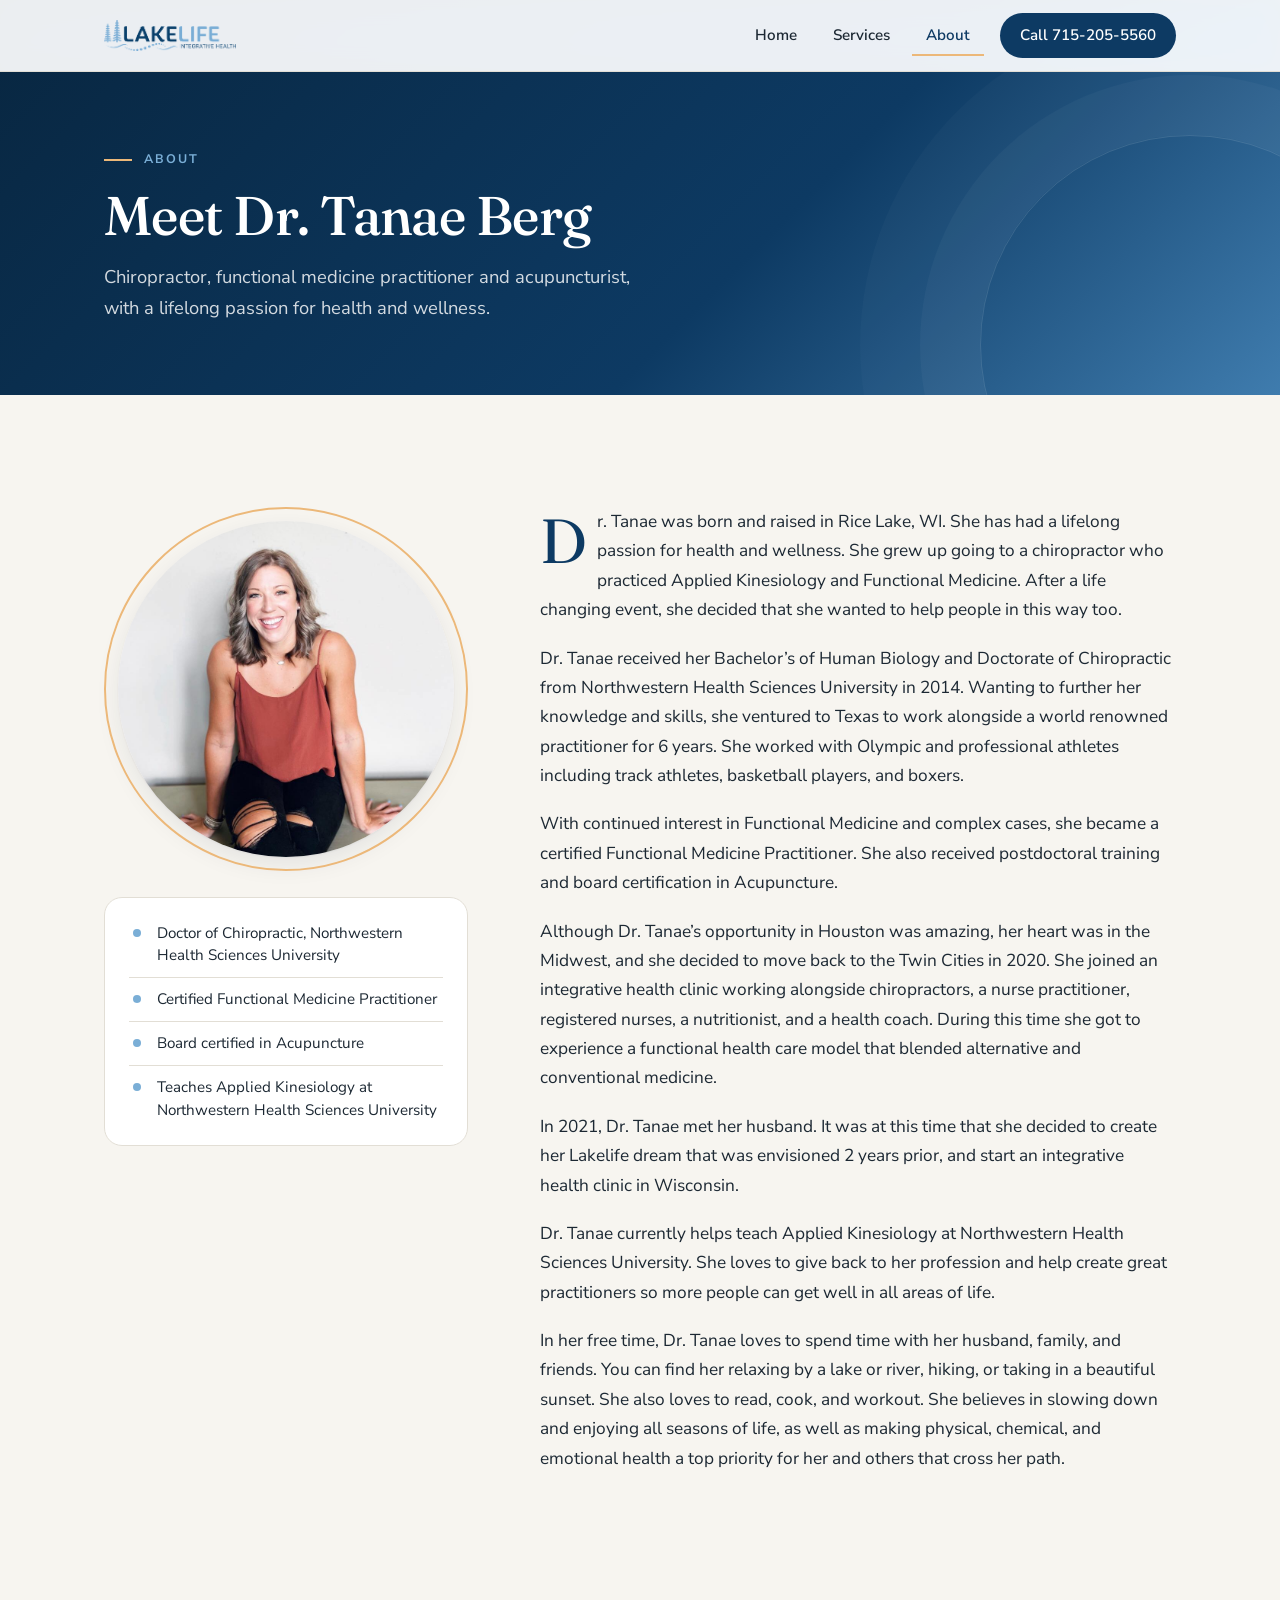
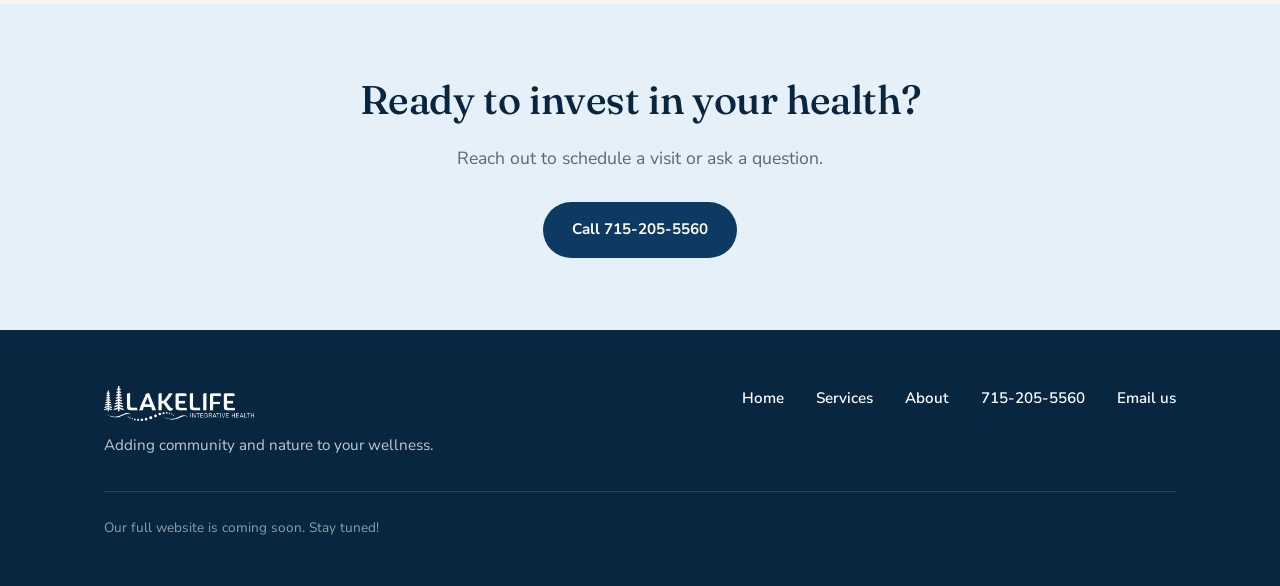
==== about.html @ e23b2ae5 "Redesign site with separate Services and About pages and a map - Split Services and About into their" ====
<!DOCTYPE html>
<html lang="en">

<head>
    <meta charset="UTF-8" />
    <meta name="viewport" content="width=device-width, initial-scale=1.0" />
    <title>About Dr. Tanae Berg | Lakelife Integrative Health</title>
    <meta name="description" content="Meet Dr. Tanae Berg, chiropractor, functional medicine practitioner and acupuncturist." />
    <meta name="theme-color" content="#082640" />
    <link rel="icon" type="image/png" href="/images/icons8-lake-32.png" />
    <link rel="preconnect" href="https://fonts.googleapis.com" />
    <link rel="preconnect" href="https://fonts.gstatic.com" crossorigin />
    <link href="https://fonts.googleapis.com/css2?family=Fraunces:ital,opsz,wght@0,9..144,400;0,9..144,500;1,9..144,400&family=Nunito+Sans:opsz,wght@6..12,400;6..12,600;6..12,700&display=swap" rel="stylesheet" />
    <link rel="stylesheet" href="styles.css" />
    <script>document.documentElement.classList.add("js");</script>
</head>

<body>
    <header class="site-nav">
        <div class="container">
            <a class="brand" href="index.html" aria-label="Lakelife home">
                <img class="logo-color" src="images/logo.png" alt="Lakelife Integrative Health" width="1148" height="273" />
                <img class="logo-white" src="images/logo-white.png" alt="Lakelife Integrative Health" width="969" height="231" />
            </a>
            <button class="nav-toggle" type="button" aria-label="Menu" aria-expanded="false" aria-controls="nav-links">
                <svg width="26" height="26" viewBox="0 0 24 24" fill="none" stroke="currentColor" stroke-width="2" stroke-linecap="round" aria-hidden="true">
                    <path d="M4 7h16M4 12h16M4 17h16" />
                </svg>
            </button>
            <ul class="nav-links" id="nav-links">
                <li><a href="index.html">Home</a></li>
                <li><a href="services.html">Services</a></li>
                <li><a href="about.html" aria-current="page">About</a></li>
                <li><a class="nav-cta" href="tel:715-205-5560">Call 715-205-5560</a></li>
            </ul>
        </div>
    </header>

    <main>
        <section class="page-header">
            <div class="container">
                <span class="eyebrow">About</span>
                <h1>Meet Dr. Tanae Berg</h1>
                <p>Chiropractor, functional medicine practitioner and acupuncturist, with a lifelong passion for health and wellness.</p>
            </div>
        </section>

        <section class="section">
            <div class="container about-layout">
                <aside class="about-aside reveal">
                    <div class="portrait">
                        <img src="images/headshot.jpg" alt="Dr. Tanae Berg" width="882" height="882" />
                    </div>
                    <ul class="credentials">
                        <li>Doctor of Chiropractic, Northwestern Health Sciences University</li>
                        <li>Certified Functional Medicine Practitioner</li>
                        <li>Board certified in Acupuncture</li>
                        <li>Teaches Applied Kinesiology at Northwestern Health Sciences University</li>
                    </ul>
                </aside>
                <div class="bio reveal">
                    <p>Dr. Tanae was born and raised in Rice Lake, WI. She has had a lifelong passion for health and wellness. She grew up going to a chiropractor who practiced Applied Kinesiology and Functional Medicine. After a life changing event, she decided that she wanted to help people in this way too.</p>
                    <p>Dr. Tanae received her Bachelor’s of Human Biology and Doctorate of Chiropractic from Northwestern Health Sciences University in 2014. Wanting to further her knowledge and skills, she ventured to Texas to work alongside a world renowned practitioner for 6 years. She worked with Olympic and professional athletes including track athletes, basketball players, and boxers.</p>
                    <p>With continued interest in Functional Medicine and complex cases, she became a certified Functional Medicine Practitioner. She also received postdoctoral training and board certification in Acupuncture.</p>
                    <p>Although Dr. Tanae’s opportunity in Houston was amazing, her heart was in the Midwest, and she decided to move back to the Twin Cities in 2020. She joined an integrative health clinic working alongside chiropractors, a nurse practitioner, registered nurses, a nutritionist, and a health coach. During this time she got to experience a functional health care model that blended alternative and conventional medicine.</p>
                    <p>In 2021, Dr. Tanae met her husband. It was at this time that she decided to create her Lakelife dream that was envisioned 2 years prior, and start an integrative health clinic in Wisconsin.</p>
                    <p>Dr. Tanae currently helps teach Applied Kinesiology at Northwestern Health Sciences University. She loves to give back to her profession and help create great practitioners so more people can get well in all areas of life.</p>
                    <p>In her free time, Dr. Tanae loves to spend time with her husband, family, and friends. You can find her relaxing by a lake or river, hiking, or taking in a beautiful sunset. She also loves to read, cook, and workout. She believes in slowing down and enjoying all seasons of life, as well as making physical, chemical, and emotional health a top priority for her and others that cross her path.</p>
                </div>
            </div>
        </section>

    <section class="cta-band">
        <div class="container reveal">
            <h2>Ready to invest in your health?</h2>
            <p>Reach out to schedule a visit or ask a question.</p>
            <a class="btn btn--primary" href="tel:715-205-5560">Call 715-205-5560</a>
        </div>
    </section>
    </main>

    <footer class="site-footer">
        <div class="container">
            <div class="footer-top">
                <div>
                    <img class="footer-logo" src="images/logo-white.png" alt="Lakelife Integrative Health" width="969" height="231" loading="lazy" />
                    <p class="footer-tagline">Adding community and nature to your wellness.</p>
                </div>
                <ul class="footer-links">
                    <li><a href="index.html">Home</a></li>
                    <li><a href="services.html">Services</a></li>
                    <li><a href="about.html">About</a></li>
                    <li><a href="tel:715-205-5560">715-205-5560</a></li>
                    <li><a href="mailto:doctortanae@gmail.com">Email us</a></li>
                </ul>
            </div>
            <p class="footer-bottom">Our full website is coming soon. Stay tuned!</p>
        </div>
    </footer>

    <script src="main.js"></script>
</body>

</html>
---- styles.css ----
/* ---------- Tokens ---------- */
:root {
  --navy: #0d3a63;
  --navy-deep: #082640;
  --lake: #7aaed6;
  --lake-soft: #e6f0f8;
  --sand: #ecb879;
  --paper: #f7f5f0;
  --white: #ffffff;
  --ink: #1c2833;
  --muted: #5a6875;
  --line: #e2ded5;

  --serif: "Fraunces", Georgia, serif;
  --sans: "Nunito Sans", system-ui, -apple-system, sans-serif;

  --radius: 18px;
  --shadow: 0 1px 2px rgba(8, 38, 64, 0.06), 0 8px 24px rgba(8, 38, 64, 0.08);
  --max: 1120px;
  --nav-h: 72px;
}

/* ---------- Base ---------- */
*,
*::before,
*::after {
  box-sizing: border-box;
}

html {
  scroll-behavior: smooth;
}

body {
  margin: 0;
  font-family: var(--sans);
  font-size: 17px;
  line-height: 1.7;
  color: var(--ink);
  background: var(--paper);
  -webkit-font-smoothing: antialiased;
  display: flex;
  flex-direction: column;
  min-height: 100vh;
}

main {
  flex: 1;
}

h1,
h2,
h3 {
  font-family: var(--serif);
  font-weight: 500;
  line-height: 1.2;
  color: var(--navy-deep);
  margin: 0 0 0.5em;
  letter-spacing: -0.01em;
}

h1 {
  font-size: clamp(2.2rem, 5vw, 3.4rem);
}

h2 {
  font-size: clamp(1.8rem, 3.5vw, 2.5rem);
}

h3 {
  font-size: 1.4rem;
}

p {
  margin: 0 0 1.1em;
}

a {
  color: var(--navy);
}

img {
  max-width: 100%;
  height: auto;
  display: block;
}

.container {
  width: 100%;
  max-width: var(--max);
  margin: 0 auto;
  padding: 0 24px;
}

.eyebrow {
  display: inline-block;
  font-size: 0.78rem;
  font-weight: 700;
  letter-spacing: 0.16em;
  text-transform: uppercase;
  color: var(--navy);
  margin-bottom: 14px;
}

.eyebrow::before {
  content: "";
  display: inline-block;
  width: 28px;
  height: 2px;
  background: var(--sand);
  vertical-align: middle;
  margin-right: 12px;
}

.section {
  padding: clamp(64px, 10vw, 112px) 0;
}

.section--white {
  background: var(--white);
}

.section-head {
  max-width: 640px;
  margin-bottom: 48px;
}

.section-head p {
  color: var(--muted);
  font-size: 1.1rem;
}

/* ---------- Buttons ---------- */
.btn {
  display: inline-flex;
  align-items: center;
  gap: 8px;
  padding: 14px 28px;
  border-radius: 999px;
  font-weight: 700;
  font-size: 0.95rem;
  text-decoration: none;
  border: 1.5px solid transparent;
  transition: background-color 0.2s, color 0.2s, border-color 0.2s, transform 0.2s;
}

.btn:hover {
  transform: translateY(-1px);
}

.btn--primary {
  background: var(--navy);
  color: var(--white);
}

.btn--primary:hover {
  background: var(--navy-deep);
}

.btn--light {
  background: var(--white);
  color: var(--navy-deep);
}

.btn--light:hover {
  background: var(--lake-soft);
}

.btn--ghost {
  border-color: rgba(255, 255, 255, 0.7);
  color: var(--white);
}

.btn--ghost:hover {
  background: rgba(255, 255, 255, 0.12);
}

.text-link {
  font-weight: 700;
  text-decoration: none;
  border-bottom: 2px solid var(--sand);
  padding-bottom: 2px;
}

.text-link:hover {
  color: var(--navy-deep);
}

/* ---------- Navigation ---------- */
.site-nav {
  position: fixed;
  inset: 0 0 auto 0;
  height: var(--nav-h);
  z-index: 10;
  background: rgba(255, 255, 255, 0.92);
  backdrop-filter: saturate(160%) blur(12px);
  -webkit-backdrop-filter: saturate(160%) blur(12px);
  border-bottom: 1px solid var(--line);
  transition: background-color 0.3s, border-color 0.3s, transform 0.3s;
}

.site-nav.is-hidden {
  transform: translateY(-100%);
}

.site-nav .container {
  height: 100%;
  display: flex;
  align-items: center;
  justify-content: space-between;
}

.brand {
  display: block;
  width: 132px;
}

.brand .logo-white {
  display: none;
}

.nav-links {
  display: flex;
  align-items: center;
  gap: 8px;
  list-style: none;
  margin: 0;
  padding: 0;
}

.nav-links a {
  display: block;
  padding: 8px 14px;
  border-radius: 999px;
  font-weight: 600;
  font-size: 0.95rem;
  text-decoration: none;
  color: var(--ink);
  transition: background-color 0.2s, color 0.2s;
}

.nav-links a:hover {
  background: var(--lake-soft);
}

.nav-links a[aria-current="page"] {
  color: var(--navy);
  box-shadow: inset 0 -2px 0 var(--sand);
  border-radius: 0;
}

.nav-links .nav-cta {
  background: var(--navy);
  color: var(--white);
  margin-left: 8px;
  padding: 10px 20px;
}

.nav-links .nav-cta:hover {
  background: var(--navy-deep);
}

.nav-toggle {
  display: none;
  background: none;
  border: 0;
  padding: 8px;
  margin-right: -8px;
  cursor: pointer;
  color: var(--ink);
}

.nav-toggle svg {
  display: block;
}

/* Transparent nav over the home hero, until the page scrolls */
.site-nav--overlay:not(.is-scrolled):not(.is-open) {
  background: transparent;
  border-color: transparent;
  backdrop-filter: none;
  -webkit-backdrop-filter: none;
}

.site-nav--overlay:not(.is-scrolled):not(.is-open) .logo-color {
  display: none;
}

.site-nav--overlay:not(.is-scrolled):not(.is-open) .logo-white {
  display: block;
}

.site-nav--overlay:not(.is-scrolled):not(.is-open) .nav-links a,
.site-nav--overlay:not(.is-scrolled):not(.is-open) .nav-toggle {
  color: var(--white);
}

.site-nav--overlay:not(.is-scrolled):not(.is-open) .nav-links a:hover {
  background: rgba(255, 255, 255, 0.14);
}

.site-nav--overlay:not(.is-scrolled):not(.is-open) .nav-links .nav-cta {
  background: var(--white);
  color: var(--navy-deep);
}

@media (max-width: 760px) {
  .nav-toggle {
    display: block;
  }

  .nav-links {
    position: absolute;
    top: var(--nav-h);
    left: 0;
    right: 0;
    flex-direction: column;
    align-items: stretch;
    gap: 0;
    padding: 8px 16px 20px;
    background: var(--white);
    border-bottom: 1px solid var(--line);
    box-shadow: 0 12px 24px rgba(8, 38, 64, 0.08);
    display: none;
  }

  .site-nav.is-open .nav-links {
    display: flex;
  }

  .nav-links a {
    padding: 14px 12px;
    border-radius: 10px;
  }

  .nav-links a[aria-current="page"] {
    box-shadow: none;
    background: var(--lake-soft);
    border-radius: 10px;
  }

  .nav-links .nav-cta {
    margin: 8px 0 0;
    text-align: center;
  }
}

/* ---------- Home hero ---------- */
.hero {
  position: relative;
  min-height: 100vh;
  min-height: 100svh;
  display: flex;
  align-items: center;
  color: var(--white);
  overflow: hidden;
  background: var(--navy-deep) url("videos/poster.jpg") center / cover;
}

.hero-video {
  position: absolute;
  inset: 0;
  width: 100%;
  height: 100%;
  object-fit: cover;
}

.hero::after {
  content: "";
  position: absolute;
  inset: 0;
  background: linear-gradient(180deg, rgba(8, 38, 64, 0.55) 0%, rgba(8, 38, 64, 0.35) 45%, rgba(8, 38, 64, 0.8) 100%);
}

.hero-content {
  position: relative;
  z-index: 1;
  text-align: center;
  padding-top: var(--nav-h);
  padding-bottom: 48px;
}

.hero-logo {
  width: min(480px, 80vw);
  margin: 0 auto 28px;
}

.hero h1 {
  color: var(--white);
  font-size: clamp(1.4rem, 3vw, 2rem);
  font-weight: 400;
  font-style: italic;
  margin-bottom: 36px;
}

.hero-actions {
  display: flex;
  flex-wrap: wrap;
  justify-content: center;
  gap: 12px;
}

/* ---------- Inner page header ---------- */
.page-header {
  position: relative;
  padding: calc(var(--nav-h) + 72px) 0 72px;
  background: linear-gradient(135deg, var(--navy-deep) 0%, var(--navy) 60%, #3f7cae 100%);
  color: var(--white);
  overflow: hidden;
}

.page-header::after {
  content: "";
  position: absolute;
  right: -120px;
  bottom: -160px;
  width: 420px;
  height: 420px;
  border-radius: 50%;
  border: 1px solid rgba(255, 255, 255, 0.12);
  box-shadow: 0 0 0 60px rgba(255, 255, 255, 0.03), 0 0 0 120px rgba(255, 255, 255, 0.02);
}

.page-header h1 {
  color: var(--white);
  margin-bottom: 12px;
}

.page-header p {
  max-width: 560px;
  font-size: 1.15rem;
  color: rgba(255, 255, 255, 0.82);
  margin: 0;
}

.page-header .eyebrow {
  color: var(--lake);
}

/* ---------- Service cards ---------- */
.card-grid {
  display: grid;
  grid-template-columns: repeat(auto-fit, minmax(280px, 1fr));
  gap: 24px;
}

.card {
  background: var(--white);
  border: 1px solid var(--line);
  border-radius: var(--radius);
  padding: 32px;
  box-shadow: var(--shadow);
  display: flex;
  flex-direction: column;
}

.card-num {
  font-family: var(--serif);
  font-size: 0.95rem;
  color: var(--sand);
  font-weight: 600;
  margin-bottom: 12px;
}

.card p {
  color: var(--muted);
}

.card .text-link {
  margin-top: auto;
  align-self: flex-start;
}

/* Full service write-ups */
.service {
  display: grid;
  grid-template-columns: minmax(0, 1fr) minmax(0, 2fr);
  gap: 48px;
  padding: 56px 0;
  border-top: 1px solid var(--line);
}

.service:first-child {
  border-top: 0;
  padding-top: 0;
}

.service:last-child {
  padding-bottom: 0;
}

.service p {
  color: var(--muted);
  font-size: 1.05rem;
}

.service p:last-child {
  margin-bottom: 0;
}

@media (max-width: 760px) {
  .service {
    grid-template-columns: 1fr;
    gap: 8px;
  }
}

/* ---------- About ---------- */
.about-intro {
  display: grid;
  grid-template-columns: minmax(0, 5fr) minmax(0, 7fr);
  gap: 64px;
  align-items: center;
}

.portrait {
  position: relative;
}

.portrait img {
  width: 100%;
  aspect-ratio: 1;
  object-fit: cover;
  border-radius: 50%;
  box-shadow: var(--shadow);
}

.portrait::before {
  content: "";
  position: absolute;
  inset: -14px;
  border-radius: 50%;
  border: 2px solid var(--sand);
}

.about-layout {
  display: grid;
  grid-template-columns: minmax(0, 4fr) minmax(0, 7fr);
  gap: 72px;
  align-items: start;
}

.about-aside {
  position: sticky;
  top: calc(var(--nav-h) + 32px);
}

.about-aside .portrait {
  margin: 14px 14px 40px;
}

.credentials {
  list-style: none;
  margin: 0;
  padding: 24px;
  background: var(--white);
  border: 1px solid var(--line);
  border-radius: var(--radius);
}

.credentials li {
  padding: 10px 0 10px 28px;
  position: relative;
  font-size: 0.95rem;
  line-height: 1.5;
  border-top: 1px solid var(--line);
}

.credentials li:first-child {
  border-top: 0;
  padding-top: 0;
}

.credentials li:last-child {
  padding-bottom: 0;
}

.credentials li::before {
  content: "";
  position: absolute;
  left: 4px;
  top: 17px;
  width: 8px;
  height: 8px;
  border-radius: 50%;
  background: var(--lake);
}

.credentials li:first-child::before {
  top: 7px;
}

.bio p {
  font-size: 1.08rem;
}

.bio p:first-child::first-letter {
  font-family: var(--serif);
  float: left;
  font-size: 3.6em;
  line-height: 0.9;
  padding: 6px 10px 0 0;
  color: var(--navy);
}

@media (max-width: 860px) {
  .about-intro,
  .about-layout {
    grid-template-columns: 1fr;
    gap: 40px;
  }

  .about-aside {
    position: static;
  }

  .portrait {
    max-width: 280px;
    margin: 14px auto;
  }

  .about-aside .portrait {
    margin: 14px auto 40px;
  }
}

/* ---------- Call to action band ---------- */
.cta-band {
  background: var(--lake-soft);
  padding: 72px 0;
  text-align: center;
}

.cta-band p {
  color: var(--muted);
  font-size: 1.1rem;
  margin-bottom: 28px;
}

/* ---------- Footer ---------- */
.site-footer {
  background: var(--navy-deep);
  color: rgba(255, 255, 255, 0.75);
  padding: 56px 0 32px;
  font-size: 0.95rem;
}

.footer-top {
  display: flex;
  flex-wrap: wrap;
  justify-content: space-between;
  align-items: flex-start;
  gap: 32px;
  padding-bottom: 32px;
  border-bottom: 1px solid rgba(255, 255, 255, 0.12);
}

.footer-logo {
  width: 150px;
  margin-bottom: 12px;
}

.footer-tagline {
  margin: 0;
}

.footer-links {
  display: flex;
  flex-wrap: wrap;
  gap: 8px 32px;
  list-style: none;
  margin: 0;
  padding: 0;
}

.footer-links a {
  color: var(--white);
  text-decoration: none;
  font-weight: 600;
}

.footer-links a:hover {
  color: var(--lake);
}

.footer-bottom {
  padding-top: 24px;
  font-size: 0.85rem;
  color: rgba(255, 255, 255, 0.55);
}

/* ---------- Scroll reveal ---------- */
.js .reveal {
  opacity: 0;
  transform: translateY(16px);
  transition: opacity 0.6s ease, transform 0.6s ease;
}

.js .reveal.is-visible {
  opacity: 1;
  transform: none;
}

@media (prefers-reduced-motion: reduce) {
  html {
    scroll-behavior: auto;
  }

  .js .reveal {
    opacity: 1;
    transform: none;
    transition: none;
  }

  .hero-video {
    display: none;
  }
}

/* ---------- Visit / map ---------- */
.visit {
  background: var(--lake-soft);
}

.visit-grid {
  display: grid;
  grid-template-columns: minmax(0, 5fr) minmax(0, 7fr);
  gap: 56px;
  align-items: center;
}

.visit address {
  font-style: normal;
  font-size: 1.25rem;
  line-height: 1.6;
  margin-bottom: 20px;
}

.visit-contact {
  list-style: none;
  margin: 0 0 32px;
  padding: 0;
}

.visit-contact a {
  font-weight: 600;
  text-decoration: none;
}

.visit-contact a:hover {
  text-decoration: underline;
}

.visit-actions {
  display: flex;
  flex-wrap: wrap;
  gap: 12px;
}

.btn--outline {
  border-color: var(--navy);
  color: var(--navy);
}

.btn--outline:hover {
  background: var(--white);
}

.map {
  border-radius: var(--radius);
  overflow: hidden;
  box-shadow: var(--shadow);
  background: var(--white);
  aspect-ratio: 4 / 3;
}

.map iframe {
  display: block;
  width: 100%;
  height: 100%;
  border: 0;
}

@media (max-width: 860px) {
  .visit-grid {
    grid-template-columns: 1fr;
    gap: 40px;
  }

  .map {
    aspect-ratio: 1;
  }
}
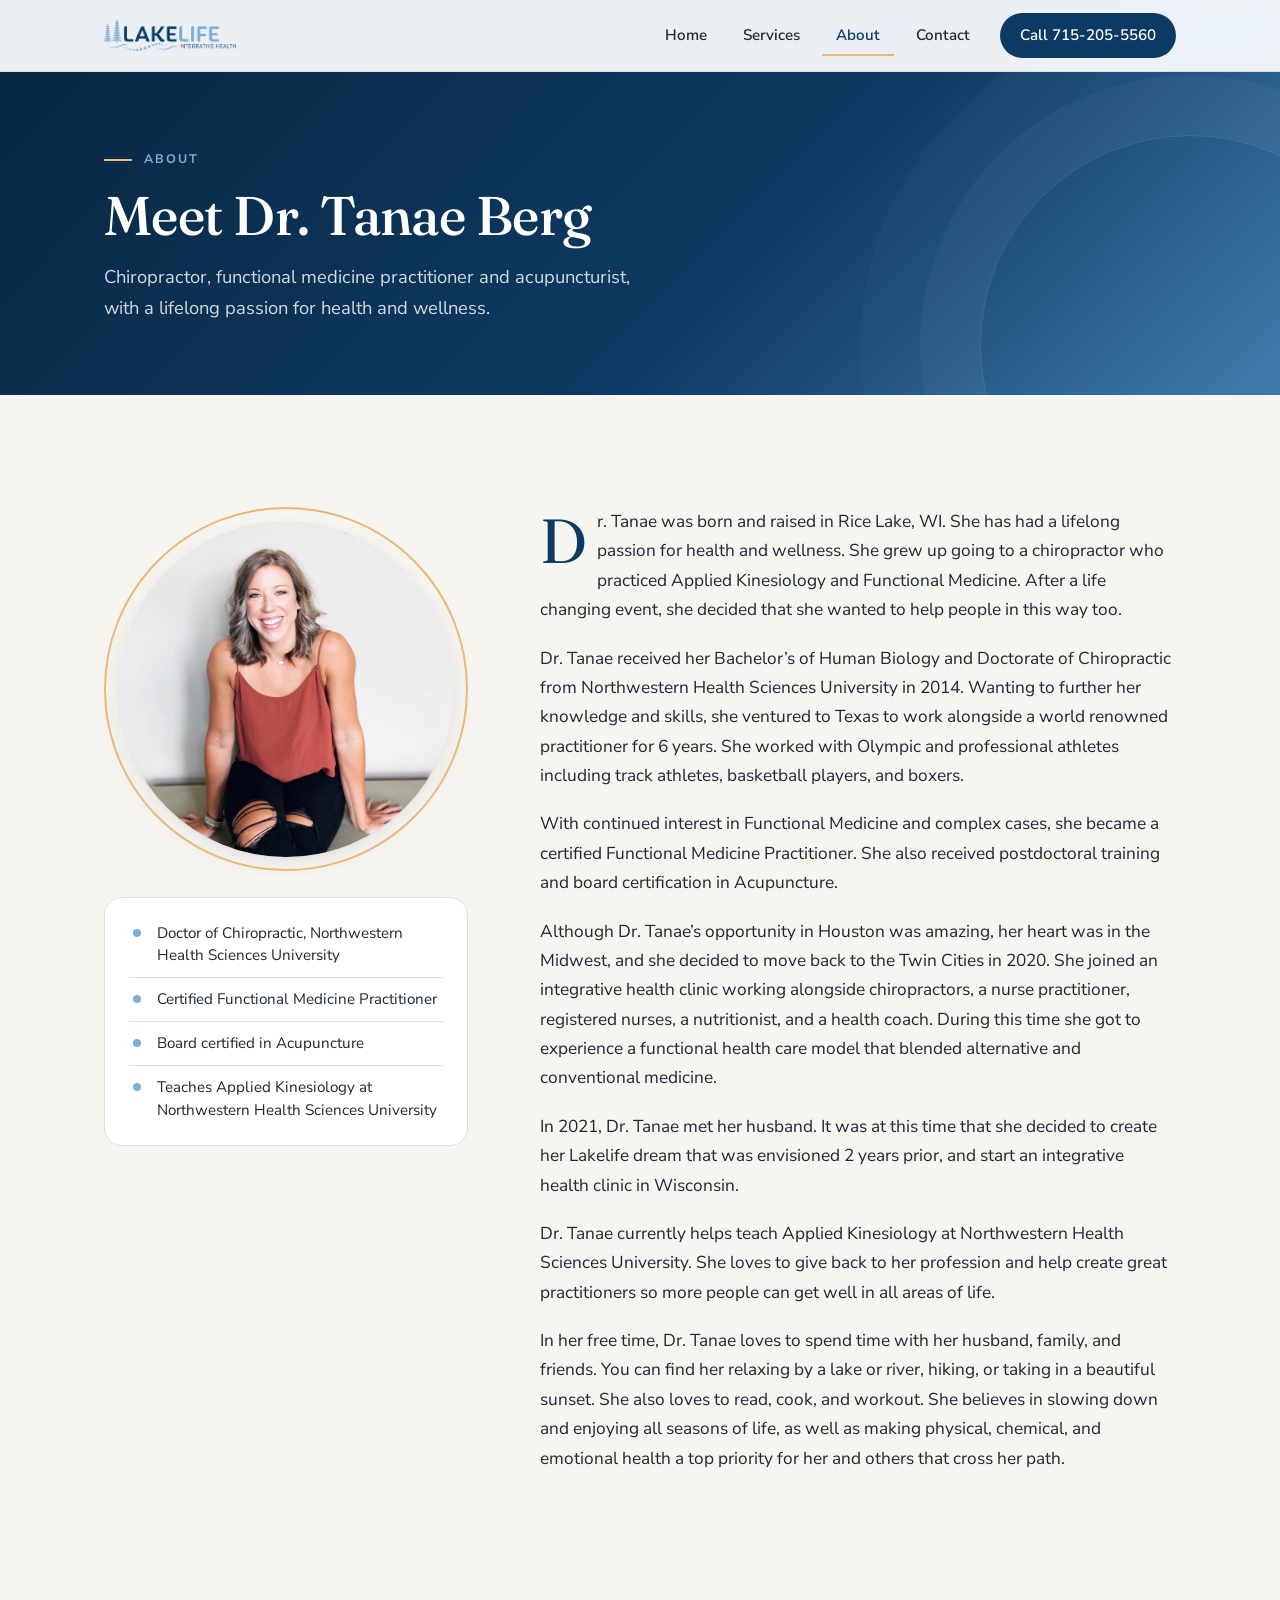
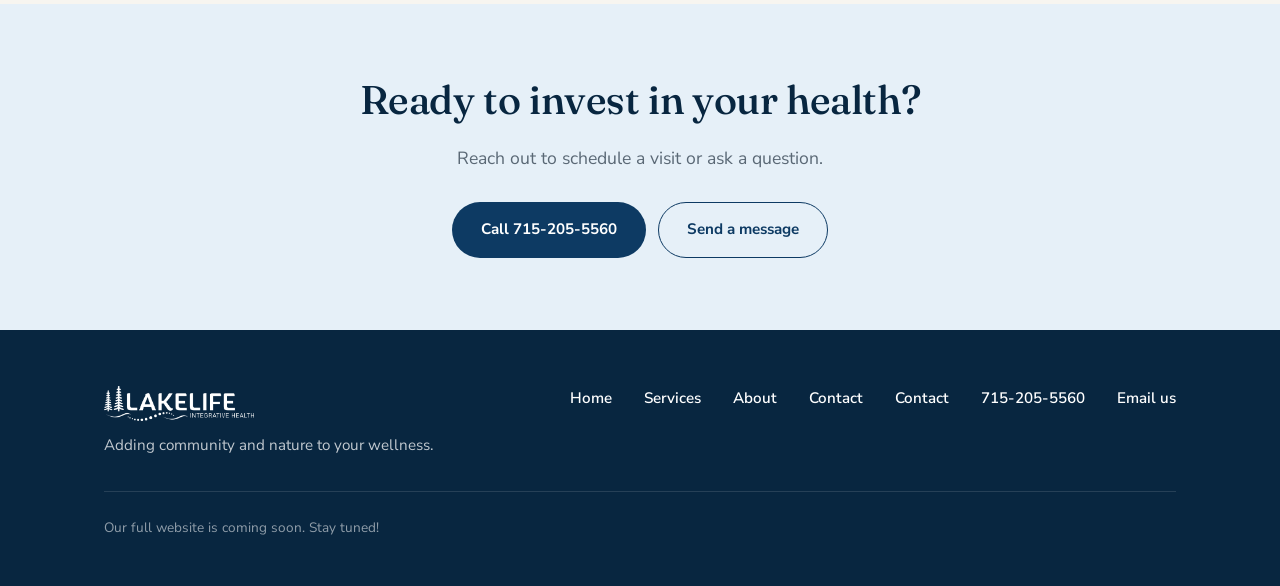
==== commit 2a3be6d3: "Add Contact page with Netlify form and map - New contact.html: Netlify Forms contact form with a hon" ====
--- a/about.html
+++ b/about.html
@@ -31,6 +31,7 @@
                 <li><a href="index.html">Home</a></li>
                 <li><a href="services.html">Services</a></li>
                 <li><a href="about.html" aria-current="page">About</a></li>
+                <li><a href="contact.html">Contact</a></li>
                 <li><a class="nav-cta" href="tel:715-205-5560">Call 715-205-5560</a></li>
             </ul>
         </div>
@@ -74,7 +75,10 @@
         <div class="container reveal">
             <h2>Ready to invest in your health?</h2>
             <p>Reach out to schedule a visit or ask a question.</p>
-            <a class="btn btn--primary" href="tel:715-205-5560">Call 715-205-5560</a>
+            <div class="cta-actions">
+                <a class="btn btn--primary" href="tel:715-205-5560">Call 715-205-5560</a>
+                <a class="btn btn--outline" href="contact.html">Send a message</a>
+            </div>
         </div>
     </section>
     </main>
@@ -90,6 +94,8 @@
                     <li><a href="index.html">Home</a></li>
                     <li><a href="services.html">Services</a></li>
                     <li><a href="about.html">About</a></li>
+                    <li><a href="contact.html">Contact</a></li>
+                <li><a href="contact.html">Contact</a></li>
                     <li><a href="tel:715-205-5560">715-205-5560</a></li>
                     <li><a href="mailto:doctortanae@gmail.com">Email us</a></li>
                 </ul>
--- a/styles.css
+++ b/styles.css
@@ -791,3 +791,152 @@
     aspect-ratio: 1;
   }
 }
+
+.cta-actions,
+.thanks-actions {
+  display: flex;
+  flex-wrap: wrap;
+  justify-content: center;
+  gap: 12px;
+}
+
+.thanks-actions {
+  justify-content: flex-start;
+}
+
+/* ---------- Contact ---------- */
+.contact-layout {
+  display: grid;
+  grid-template-columns: minmax(0, 7fr) minmax(0, 4fr);
+  gap: 56px;
+  align-items: start;
+}
+
+.contact-form {
+  background: var(--white);
+  border: 1px solid var(--line);
+  border-radius: var(--radius);
+  padding: clamp(24px, 4vw, 40px);
+  box-shadow: var(--shadow);
+}
+
+.field-row {
+  display: grid;
+  grid-template-columns: 1fr 1fr;
+  gap: 0 20px;
+}
+
+.field {
+  margin-bottom: 20px;
+}
+
+.field label {
+  display: block;
+  font-weight: 700;
+  font-size: 0.92rem;
+  margin-bottom: 6px;
+}
+
+.optional {
+  font-weight: 400;
+  color: var(--muted);
+}
+
+.field input,
+.field select,
+.field textarea {
+  width: 100%;
+  font: inherit;
+  font-size: 1rem;
+  color: var(--ink);
+  background: var(--paper);
+  border: 1.5px solid var(--line);
+  border-radius: 12px;
+  padding: 12px 14px;
+  transition: border-color 0.2s, box-shadow 0.2s, background-color 0.2s;
+}
+
+.field textarea {
+  resize: vertical;
+  min-height: 140px;
+}
+
+.field input:focus,
+.field select:focus,
+.field textarea:focus {
+  outline: none;
+  background: var(--white);
+  border-color: var(--lake);
+  box-shadow: 0 0 0 4px rgba(122, 174, 214, 0.25);
+}
+
+.field-note {
+  font-size: 0.85rem;
+  color: var(--muted);
+  margin: 8px 0 0;
+}
+
+.contact-form .btn {
+  border: 0;
+  cursor: pointer;
+  font-family: inherit;
+}
+
+.hp-field {
+  position: absolute;
+  left: -9999px;
+}
+
+.contact-details {
+  display: grid;
+  gap: 16px;
+}
+
+.contact-card {
+  background: var(--lake-soft);
+  border-radius: var(--radius);
+  padding: 24px;
+}
+
+.contact-card h3 {
+  font-size: 1.1rem;
+  margin-bottom: 6px;
+}
+
+.contact-card a {
+  font-weight: 600;
+  text-decoration: none;
+  word-break: break-word;
+}
+
+.contact-card address {
+  font-style: normal;
+  margin-bottom: 12px;
+}
+
+@media (max-width: 860px) {
+  .contact-layout {
+    grid-template-columns: 1fr;
+    gap: 32px;
+  }
+}
+
+@media (max-width: 520px) {
+  .field-row {
+    grid-template-columns: 1fr;
+  }
+}
+
+.contact-map .section-head {
+  margin-bottom: 32px;
+}
+
+.map--wide {
+  aspect-ratio: 16 / 7;
+}
+
+@media (max-width: 860px) {
+  .map--wide {
+    aspect-ratio: 1;
+  }
+}
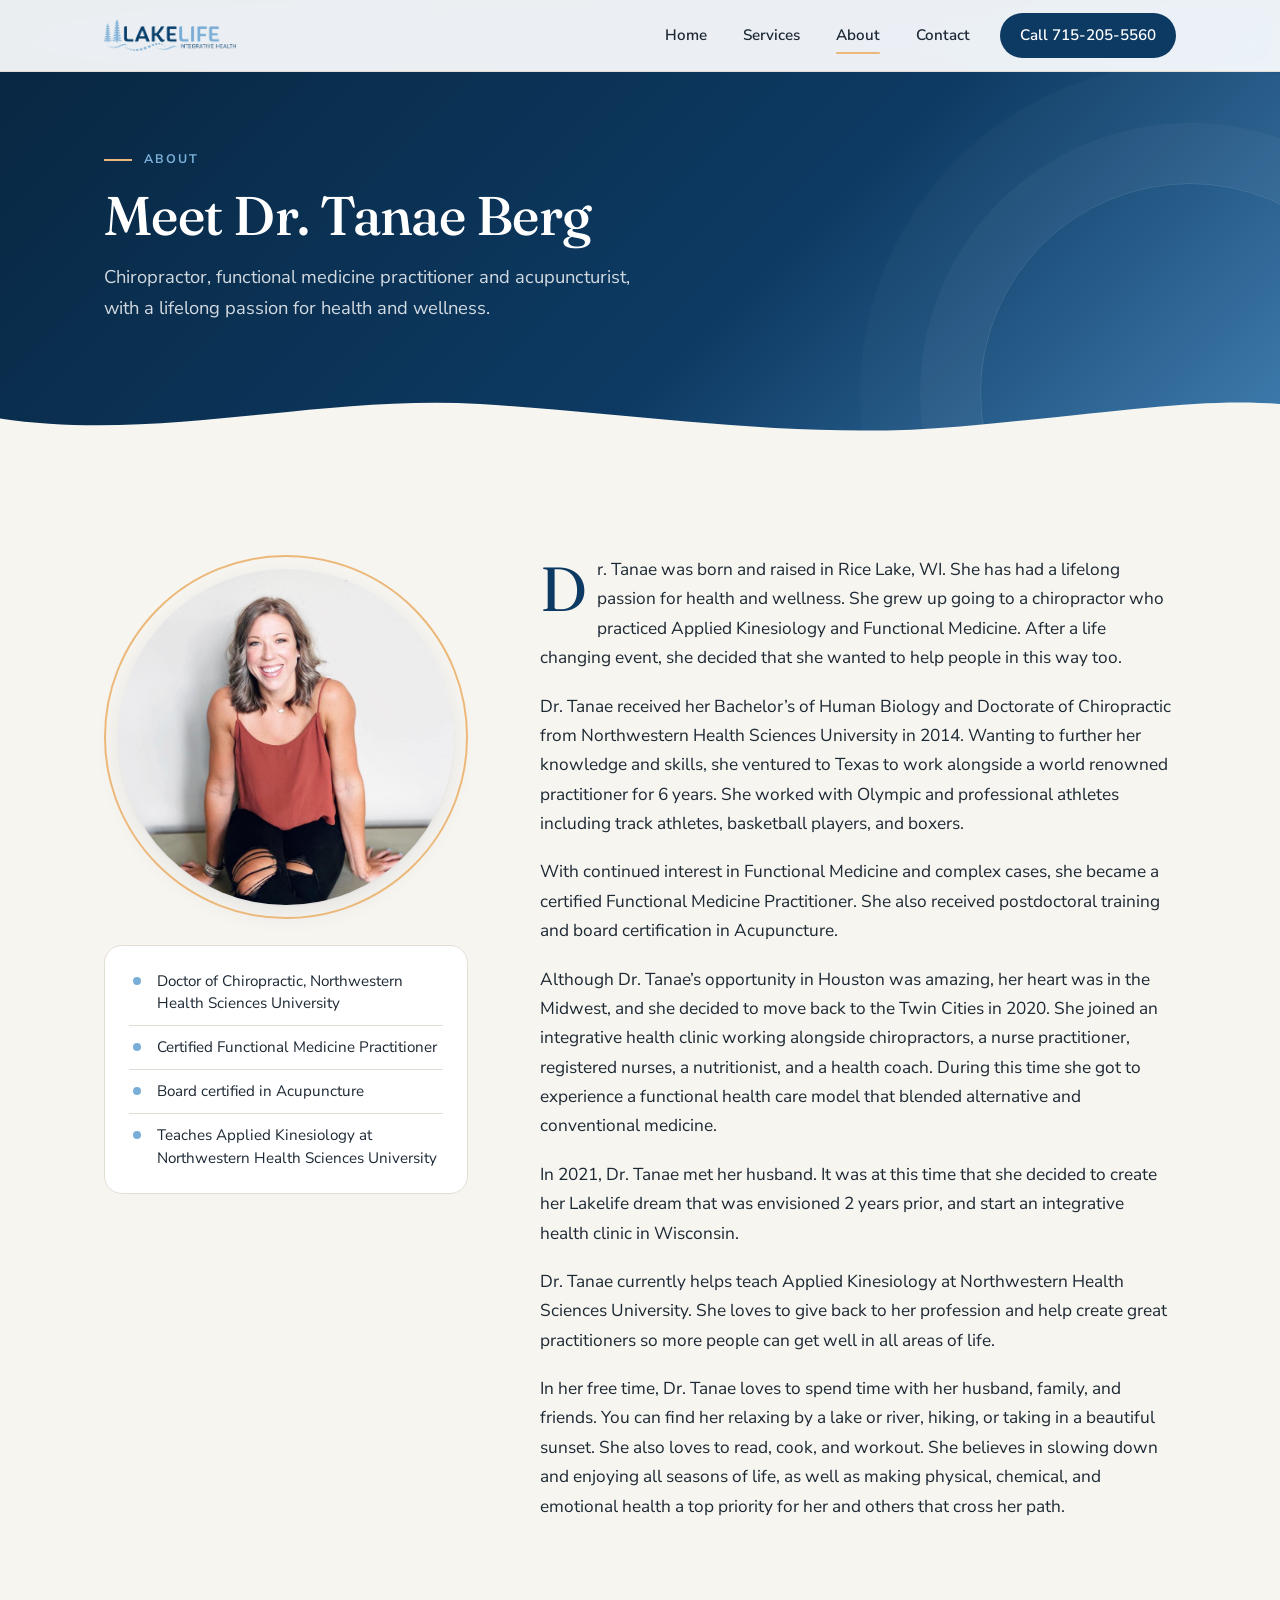
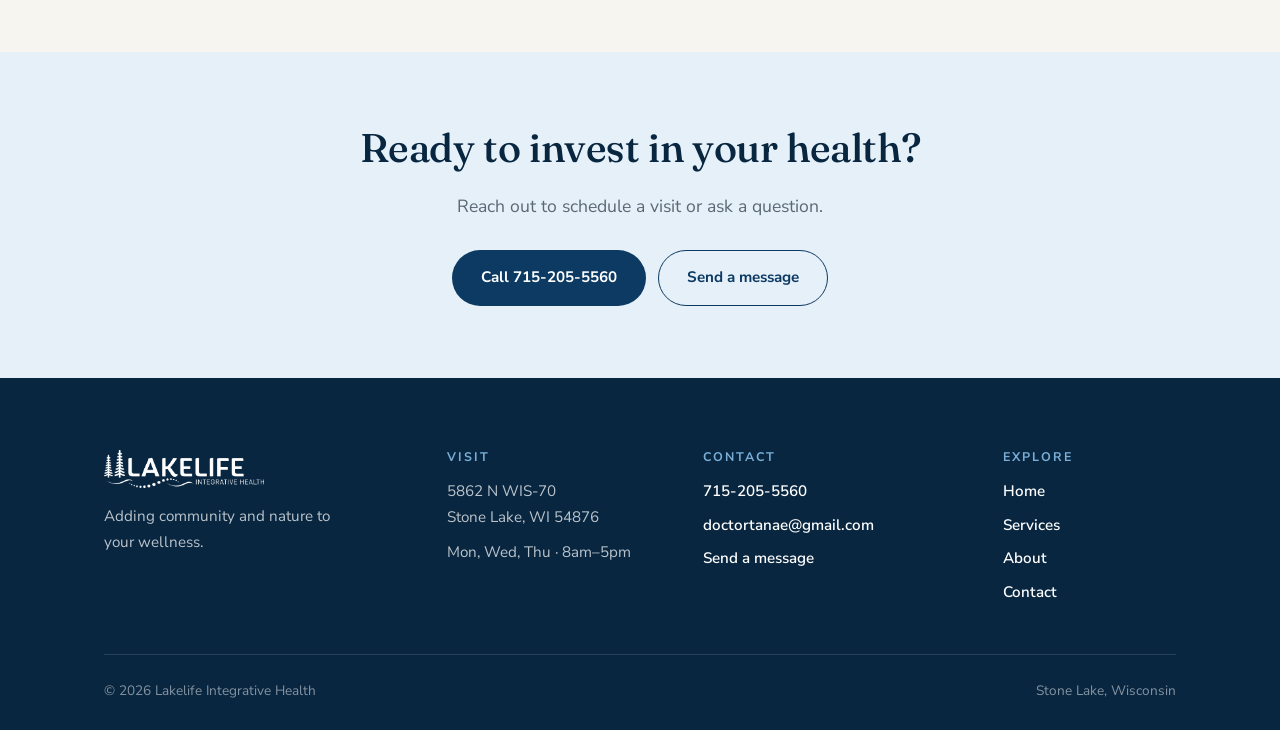
==== commit 17659531: "Polish design: brand wave, new footer, jump links, hover states - Add a wave divider echoing the log" ====
--- a/about.html
+++ b/about.html
@@ -44,6 +44,9 @@
                 <h1>Meet Dr. Tanae Berg</h1>
                 <p>Chiropractor, functional medicine practitioner and acupuncturist, with a lifelong passion for health and wellness.</p>
             </div>
+            <svg class="wave" viewBox="0 0 1440 80" preserveAspectRatio="none" aria-hidden="true" focusable="false">
+                <path d="M0,48 C180,78 360,18 540,30 C720,42 900,76 1080,58 C1260,40 1350,22 1440,30 L1440,80 L0,80 Z" />
+            </svg>
         </section>
 
         <section class="section">
@@ -85,22 +88,38 @@
 
     <footer class="site-footer">
         <div class="container">
-            <div class="footer-top">
+            <div class="footer-grid">
+                <div class="footer-brand">
+                    <img class="footer-logo" src="images/logo-white.png" alt="Lakelife Integrative Health" width="969" height="231" loading="lazy" />
+                    <p>Adding community and nature to your wellness.</p>
+                </div>
                 <div>
-                    <img class="footer-logo" src="images/logo-white.png" alt="Lakelife Integrative Health" width="969" height="231" loading="lazy" />
-                    <p class="footer-tagline">Adding community and nature to your wellness.</p>
+                    <h2 class="footer-heading">Visit</h2>
+                    <address>5862 N WIS-70<br>Stone Lake, WI 54876</address>
+                    <p>Mon, Wed, Thu · 8am–5pm</p>
                 </div>
-                <ul class="footer-links">
-                    <li><a href="index.html">Home</a></li>
-                    <li><a href="services.html">Services</a></li>
-                    <li><a href="about.html">About</a></li>
-                    <li><a href="contact.html">Contact</a></li>
-                <li><a href="contact.html">Contact</a></li>
-                    <li><a href="tel:715-205-5560">715-205-5560</a></li>
-                    <li><a href="mailto:doctortanae@gmail.com">Email us</a></li>
-                </ul>
+                <div>
+                    <h2 class="footer-heading">Contact</h2>
+                    <ul class="footer-list">
+                        <li><a href="tel:715-205-5560">715-205-5560</a></li>
+                        <li><a href="mailto:doctortanae@gmail.com">doctortanae@gmail.com</a></li>
+                        <li><a href="contact.html">Send a message</a></li>
+                    </ul>
+                </div>
+                <div>
+                    <h2 class="footer-heading">Explore</h2>
+                    <ul class="footer-list">
+                        <li><a href="index.html">Home</a></li>
+                        <li><a href="services.html">Services</a></li>
+                        <li><a href="about.html">About</a></li>
+                        <li><a href="contact.html">Contact</a></li>
+                    </ul>
+                </div>
             </div>
-            <p class="footer-bottom">Our full website is coming soon. Stay tuned!</p>
+            <div class="footer-bottom">
+                <p>© <span data-year>2026</span> Lakelife Integrative Health</p>
+                <p>Stone Lake, Wisconsin</p>
+            </div>
         </div>
     </footer>
 
--- a/styles.css
+++ b/styles.css
@@ -21,6 +21,21 @@
 }
 
 /* ---------- Base ---------- */
+::selection {
+  background: var(--lake);
+  color: var(--navy-deep);
+}
+
+:focus-visible {
+  outline: 3px solid var(--lake);
+  outline-offset: 3px;
+  border-radius: 6px;
+}
+
+[id] {
+  scroll-margin-top: calc(var(--nav-h) + 24px);
+}
+
 *,
 *::before,
 *::after {
@@ -182,8 +197,19 @@
   padding-bottom: 2px;
 }
 
+.text-link::after {
+  content: "→";
+  display: inline-block;
+  margin-left: 6px;
+  transition: transform 0.2s;
+}
+
 .text-link:hover {
   color: var(--navy-deep);
+}
+
+.text-link:hover::after {
+  transform: translateX(3px);
 }
 
 /* ---------- Navigation ---------- */
@@ -243,10 +269,19 @@
   background: var(--lake-soft);
 }
 
-.nav-links a[aria-current="page"] {
-  color: var(--navy);
-  box-shadow: inset 0 -2px 0 var(--sand);
-  border-radius: 0;
+.nav-links a {
+  position: relative;
+}
+
+.nav-links a[aria-current="page"]::after {
+  content: "";
+  position: absolute;
+  left: 14px;
+  right: 14px;
+  bottom: 2px;
+  height: 2px;
+  border-radius: 2px;
+  background: var(--sand);
 }
 
 .nav-links .nav-cta {
@@ -334,9 +369,11 @@
   }
 
   .nav-links a[aria-current="page"] {
-    box-shadow: none;
     background: var(--lake-soft);
-    border-radius: 10px;
+  }
+
+  .nav-links a[aria-current="page"]::after {
+    display: none;
   }
 
   .nav-links .nav-cta {
@@ -403,7 +440,7 @@
 /* ---------- Inner page header ---------- */
 .page-header {
   position: relative;
-  padding: calc(var(--nav-h) + 72px) 0 72px;
+  padding: calc(var(--nav-h) + 72px) 0 120px;
   background: linear-gradient(135deg, var(--navy-deep) 0%, var(--navy) 60%, #3f7cae 100%);
   color: var(--white);
   overflow: hidden;
@@ -421,6 +458,11 @@
   box-shadow: 0 0 0 60px rgba(255, 255, 255, 0.03), 0 0 0 120px rgba(255, 255, 255, 0.02);
 }
 
+.page-header .container {
+  position: relative;
+  z-index: 1;
+}
+
 .page-header h1 {
   color: var(--white);
   margin-bottom: 12px;
@@ -452,6 +494,12 @@
   box-shadow: var(--shadow);
   display: flex;
   flex-direction: column;
+  transition: transform 0.25s, box-shadow 0.25s;
+}
+
+.card:hover {
+  transform: translateY(-4px);
+  box-shadow: 0 2px 4px rgba(8, 38, 64, 0.06), 0 16px 40px rgba(8, 38, 64, 0.12);
 }
 
 .card-num {
@@ -640,53 +688,87 @@
 /* ---------- Footer ---------- */
 .site-footer {
   background: var(--navy-deep);
-  color: rgba(255, 255, 255, 0.75);
-  padding: 56px 0 32px;
+  color: rgba(255, 255, 255, 0.72);
+  padding: 72px 0 28px;
   font-size: 0.95rem;
 }
 
-.footer-top {
+.footer-grid {
+  display: grid;
+  grid-template-columns: 1.4fr 1fr 1.2fr 0.8fr;
+  gap: 40px;
+  padding-bottom: 48px;
+}
+
+.footer-logo {
+  width: 160px;
+  margin-bottom: 16px;
+}
+
+.footer-brand p {
+  max-width: 240px;
+}
+
+.footer-heading {
+  font-family: var(--sans);
+  font-size: 0.78rem;
+  font-weight: 700;
+  letter-spacing: 0.16em;
+  text-transform: uppercase;
+  color: var(--lake);
+  margin-bottom: 14px;
+}
+
+.site-footer address {
+  font-style: normal;
+  margin-bottom: 10px;
+}
+
+.site-footer p {
+  margin: 0;
+}
+
+.footer-list {
+  list-style: none;
+  margin: 0;
+  padding: 0;
+  display: grid;
+  gap: 8px;
+}
+
+.footer-list a {
+  color: var(--white);
+  text-decoration: none;
+  font-weight: 600;
+  word-break: break-word;
+}
+
+.footer-list a:hover {
+  color: var(--lake);
+}
+
+.footer-bottom {
   display: flex;
   flex-wrap: wrap;
   justify-content: space-between;
-  align-items: flex-start;
-  gap: 32px;
-  padding-bottom: 32px;
-  border-bottom: 1px solid rgba(255, 255, 255, 0.12);
-}
-
-.footer-logo {
-  width: 150px;
-  margin-bottom: 12px;
-}
-
-.footer-tagline {
-  margin: 0;
-}
-
-.footer-links {
-  display: flex;
-  flex-wrap: wrap;
-  gap: 8px 32px;
-  list-style: none;
-  margin: 0;
-  padding: 0;
-}
-
-.footer-links a {
-  color: var(--white);
-  text-decoration: none;
-  font-weight: 600;
-}
-
-.footer-links a:hover {
-  color: var(--lake);
-}
-
-.footer-bottom {
+  gap: 8px 24px;
   padding-top: 24px;
+  border-top: 1px solid rgba(255, 255, 255, 0.12);
   font-size: 0.85rem;
-  color: rgba(255, 255, 255, 0.55);
+  color: rgba(255, 255, 255, 0.5);
+}
+
+@media (max-width: 900px) {
+  .footer-grid {
+    grid-template-columns: 1fr 1fr;
+  }
+}
+
+@media (max-width: 520px) {
+  .footer-grid {
+    grid-template-columns: 1fr;
+    gap: 32px;
+  }
 }
 
 /* ---------- Scroll reveal ---------- */
@@ -940,3 +1022,182 @@
     aspect-ratio: 1;
   }
 }
+
+/* ---------- Service details ---------- */
+.service-sub {
+  font-size: 1.15rem;
+  margin: 32px 0 14px;
+}
+
+.condition-list {
+  list-style: none;
+  margin: 0;
+  padding: 0;
+  display: flex;
+  flex-wrap: wrap;
+  gap: 8px;
+}
+
+.condition-list li {
+  background: var(--lake-soft);
+  color: var(--navy-deep);
+  border-radius: 999px;
+  padding: 6px 14px;
+  font-size: 0.9rem;
+  font-weight: 600;
+  line-height: 1.4;
+}
+
+.service p.helps {
+  margin-top: 16px;
+  font-family: var(--serif);
+  font-style: italic;
+  font-size: 1.15rem;
+  color: var(--navy);
+}
+
+.test-grid {
+  display: grid;
+  grid-template-columns: repeat(2, minmax(0, 1fr));
+  gap: 16px;
+}
+
+.test-card {
+  background: var(--white);
+  border: 1px solid var(--line);
+  border-radius: var(--radius);
+  padding: 22px;
+}
+
+.test-card h4 {
+  font-family: var(--serif);
+  font-weight: 500;
+  font-size: 1.15rem;
+  color: var(--navy-deep);
+  margin: 0 0 8px;
+}
+
+.service .test-card p {
+  font-size: 0.95rem;
+  margin-bottom: 8px;
+}
+
+.service .test-card p.test-areas {
+  color: var(--ink);
+  margin-bottom: 0;
+}
+
+@media (max-width: 600px) {
+  .test-grid {
+    grid-template-columns: 1fr;
+  }
+}
+
+/* ---------- Hours ---------- */
+.hours {
+  margin-bottom: 20px;
+}
+
+.hours h3,
+.contact-card h3 {
+  font-size: 1.1rem;
+  margin-bottom: 6px;
+}
+
+.hours p,
+.contact-card p {
+  margin: 0;
+}
+
+/* ---------- Brand wave ---------- */
+.wave {
+  position: absolute;
+  left: 0;
+  bottom: -1px;
+  width: 100%;
+  height: clamp(36px, 5vw, 72px);
+  z-index: 1;
+  fill: var(--paper);
+  pointer-events: none;
+}
+
+/* ---------- Hero extras ---------- */
+.hero-services {
+  font-size: 0.8rem;
+  font-weight: 700;
+  letter-spacing: 0.2em;
+  text-transform: uppercase;
+  color: var(--lake);
+  margin-bottom: 12px;
+}
+
+.hero-services span {
+  white-space: nowrap;
+}
+
+.scroll-cue {
+  position: absolute;
+  left: 50%;
+  bottom: clamp(48px, 7vw, 88px);
+  z-index: 2;
+  transform: translateX(-50%);
+  display: grid;
+  place-items: center;
+  width: 44px;
+  height: 44px;
+  border-radius: 50%;
+  border: 1.5px solid rgba(255, 255, 255, 0.5);
+  color: var(--white);
+  animation: cue 2.4s ease-in-out infinite;
+}
+
+.scroll-cue:hover {
+  background: rgba(255, 255, 255, 0.12);
+}
+
+@keyframes cue {
+  0%, 100% { transform: translate(-50%, 0); }
+  50% { transform: translate(-50%, 6px); }
+}
+
+@media (max-height: 640px) {
+  .scroll-cue {
+    display: none;
+  }
+}
+
+/* ---------- Services jump links ---------- */
+.jump-links {
+  display: flex;
+  flex-wrap: wrap;
+  gap: 10px;
+  margin-top: 28px;
+}
+
+.jump-links a {
+  padding: 8px 16px;
+  border-radius: 999px;
+  border: 1px solid rgba(255, 255, 255, 0.35);
+  color: var(--white);
+  text-decoration: none;
+  font-weight: 600;
+  font-size: 0.9rem;
+  transition: background-color 0.2s, border-color 0.2s;
+}
+
+.jump-links a:hover {
+  background: rgba(255, 255, 255, 0.12);
+  border-color: rgba(255, 255, 255, 0.7);
+}
+
+@media (prefers-reduced-motion: reduce) {
+  .scroll-cue {
+    animation: none;
+  }
+
+  .card,
+  .card:hover {
+    transition: none;
+    transform: none;
+  }
+}
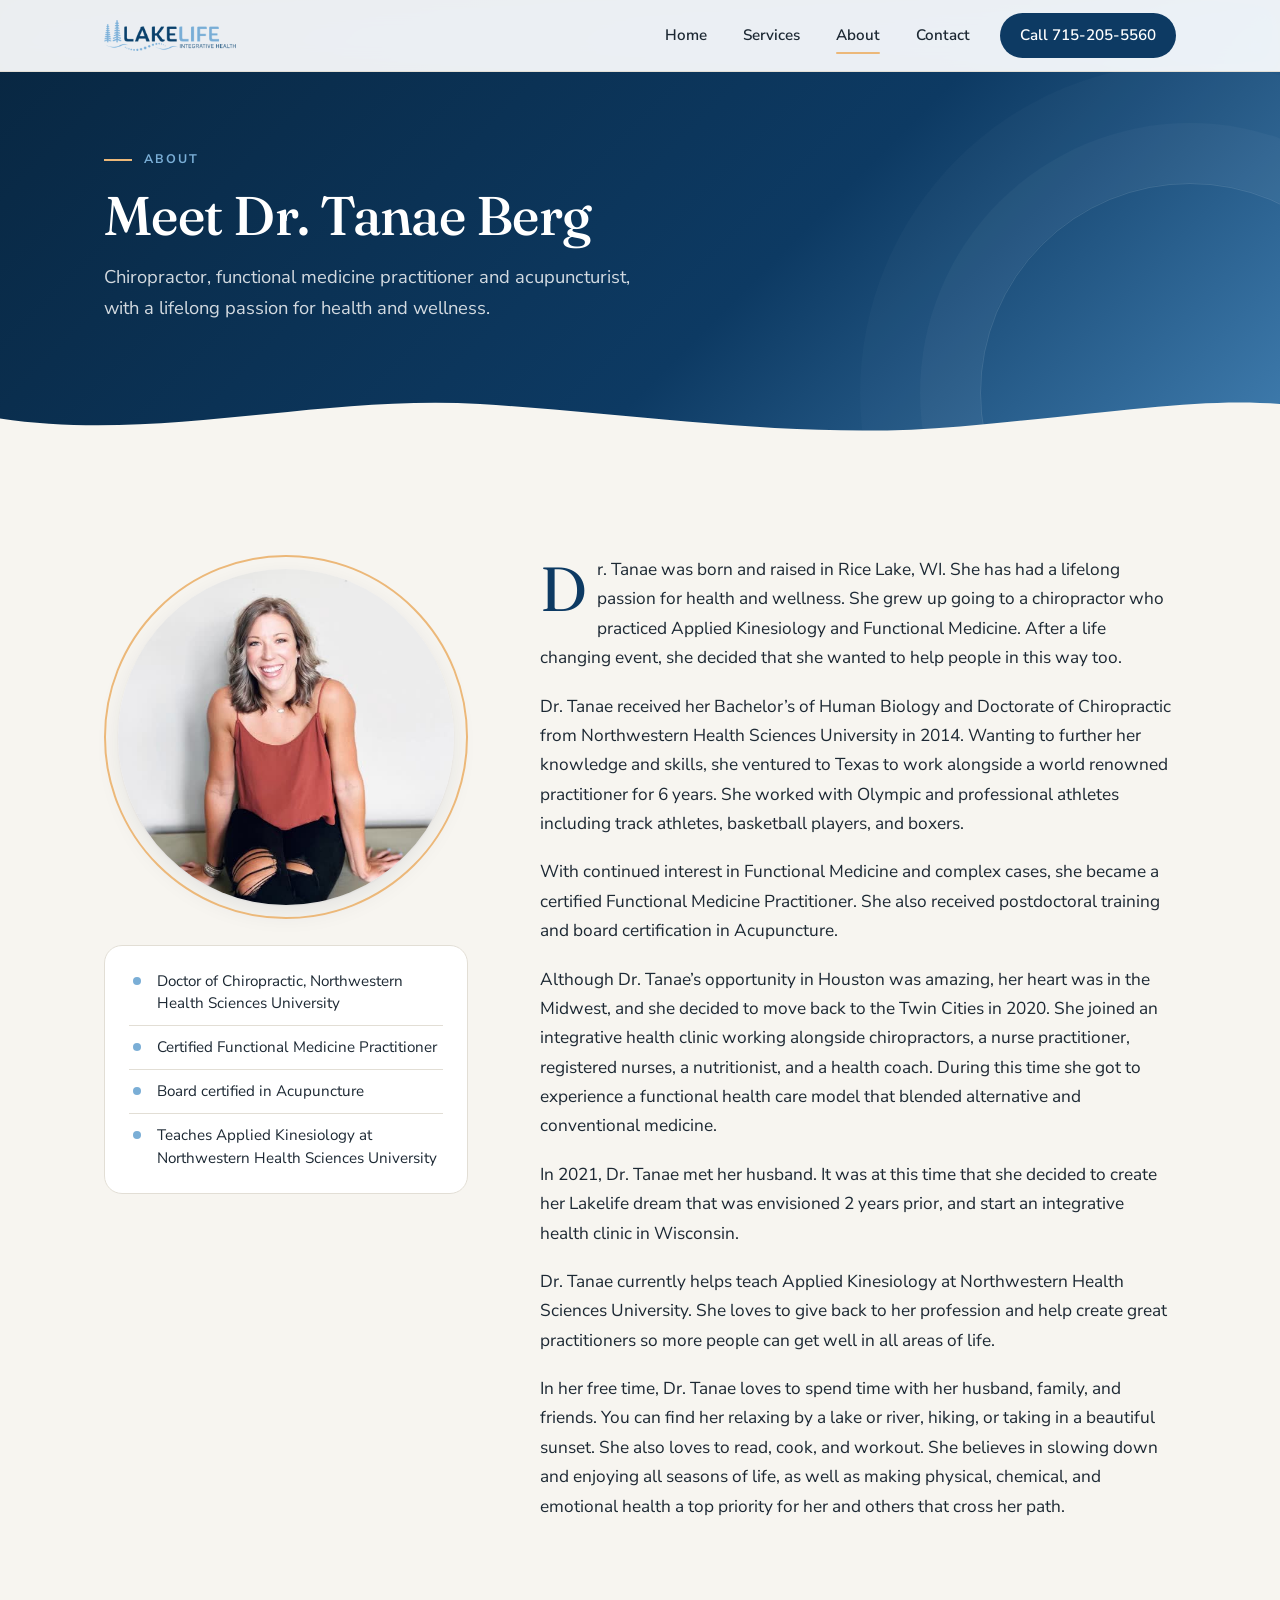
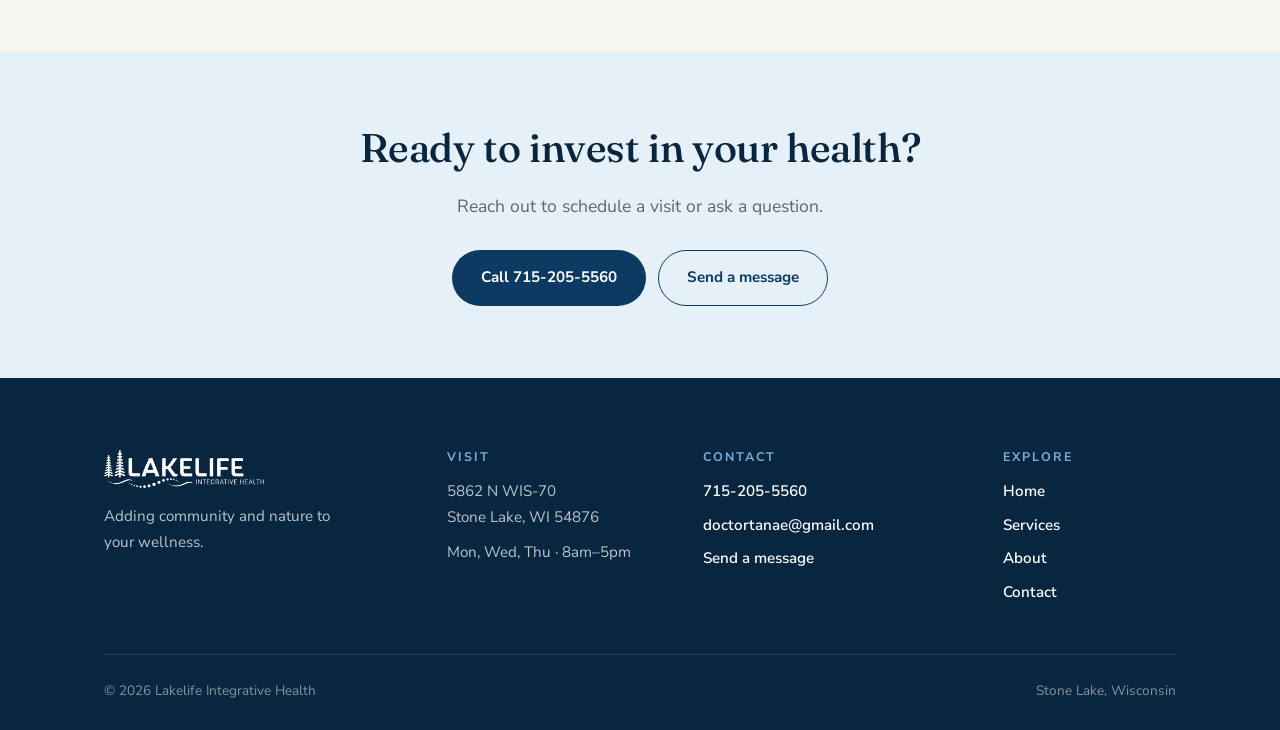
==== commit 9d1613c9: "Improve mobile page speed From the PageSpeed Insights report (mobile performance 69): - Skip the bac" ====
--- a/about.html
+++ b/about.html
@@ -7,10 +7,13 @@
     <title>About Dr. Tanae Berg | Lakelife Integrative Health</title>
     <meta name="description" content="Meet Dr. Tanae Berg, chiropractor, functional medicine practitioner and acupuncturist." />
     <meta name="theme-color" content="#082640" />
-    <link rel="icon" type="image/png" href="/images/icons8-lake-32.png" />
+    <link rel="icon" href="/favicon.ico" sizes="32x32" />
+    <link rel="icon" href="/images/favicon.svg" type="image/svg+xml" />
+    <link rel="apple-touch-icon" href="/images/apple-touch-icon.png" />
     <link rel="preconnect" href="https://fonts.googleapis.com" />
     <link rel="preconnect" href="https://fonts.gstatic.com" crossorigin />
-    <link href="https://fonts.googleapis.com/css2?family=Fraunces:ital,opsz,wght@0,9..144,400;0,9..144,500;1,9..144,400&family=Nunito+Sans:opsz,wght@6..12,400;6..12,600;6..12,700&display=swap" rel="stylesheet" />
+    <link rel="preload" as="style" href="https://fonts.googleapis.com/css2?family=Fraunces:ital,opsz,wght@0,9..144,400;0,9..144,500;1,9..144,400&family=Nunito+Sans:opsz,wght@6..12,400;6..12,600;6..12,700&display=swap" onload="this.onload=null;this.rel='stylesheet'" />
+    <noscript><link rel="stylesheet" href="https://fonts.googleapis.com/css2?family=Fraunces:ital,opsz,wght@0,9..144,400;0,9..144,500;1,9..144,400&family=Nunito+Sans:opsz,wght@6..12,400;6..12,600;6..12,700&display=swap" /></noscript>
     <link rel="stylesheet" href="styles.css" />
     <script>document.documentElement.classList.add("js");</script>
 </head>
@@ -19,8 +22,8 @@
     <header class="site-nav">
         <div class="container">
             <a class="brand" href="index.html" aria-label="Lakelife home">
-                <img class="logo-color" src="images/logo.png" alt="Lakelife Integrative Health" width="1148" height="273" />
-                <img class="logo-white" src="images/logo-white.png" alt="Lakelife Integrative Health" width="969" height="231" />
+                <img class="logo-color" src="images/logo-nav.png" alt="Lakelife Integrative Health" width="400" height="95" />
+                <img class="logo-white" src="images/logo-white-600.png" alt="Lakelife Integrative Health" width="600" height="143" />
             </a>
             <button class="nav-toggle" type="button" aria-label="Menu" aria-expanded="false" aria-controls="nav-links">
                 <svg width="26" height="26" viewBox="0 0 24 24" fill="none" stroke="currentColor" stroke-width="2" stroke-linecap="round" aria-hidden="true">
@@ -53,7 +56,7 @@
             <div class="container about-layout">
                 <aside class="about-aside reveal">
                     <div class="portrait">
-                        <img src="images/headshot.jpg" alt="Dr. Tanae Berg" width="882" height="882" />
+                        <img src="images/headshot-560.jpg" srcset="images/headshot-560.jpg 560w, images/headshot.jpg 882w" sizes="(max-width: 860px) 280px, 420px" alt="Dr. Tanae Berg" width="882" height="882" />
                     </div>
                     <ul class="credentials">
                         <li>Doctor of Chiropractic, Northwestern Health Sciences University</li>
@@ -90,7 +93,7 @@
         <div class="container">
             <div class="footer-grid">
                 <div class="footer-brand">
-                    <img class="footer-logo" src="images/logo-white.png" alt="Lakelife Integrative Health" width="969" height="231" loading="lazy" />
+                    <img class="footer-logo" src="images/logo-white-600.png" alt="Lakelife Integrative Health" width="600" height="143" loading="lazy" />
                     <p>Adding community and nature to your wellness.</p>
                 </div>
                 <div>
--- a/styles.css
+++ b/styles.css
@@ -422,12 +422,8 @@
   margin: 0 auto 28px;
 }
 
-.hero h1 {
-  color: var(--white);
-  font-size: clamp(1.4rem, 3vw, 2rem);
-  font-weight: 400;
-  font-style: italic;
-  margin-bottom: 36px;
+.hero-title {
+  margin: 0;
 }
 
 .hero-actions {
@@ -1128,7 +1124,7 @@
   letter-spacing: 0.2em;
   text-transform: uppercase;
   color: var(--lake);
-  margin-bottom: 12px;
+  margin-bottom: 36px;
 }
 
 .hero-services span {
@@ -1201,3 +1197,16 @@
     transform: none;
   }
 }
+
+/* ---------- Utilities ---------- */
+.visually-hidden {
+  position: absolute;
+  width: 1px;
+  height: 1px;
+  padding: 0;
+  margin: -1px;
+  overflow: hidden;
+  clip: rect(0, 0, 0, 0);
+  white-space: nowrap;
+  border: 0;
+}
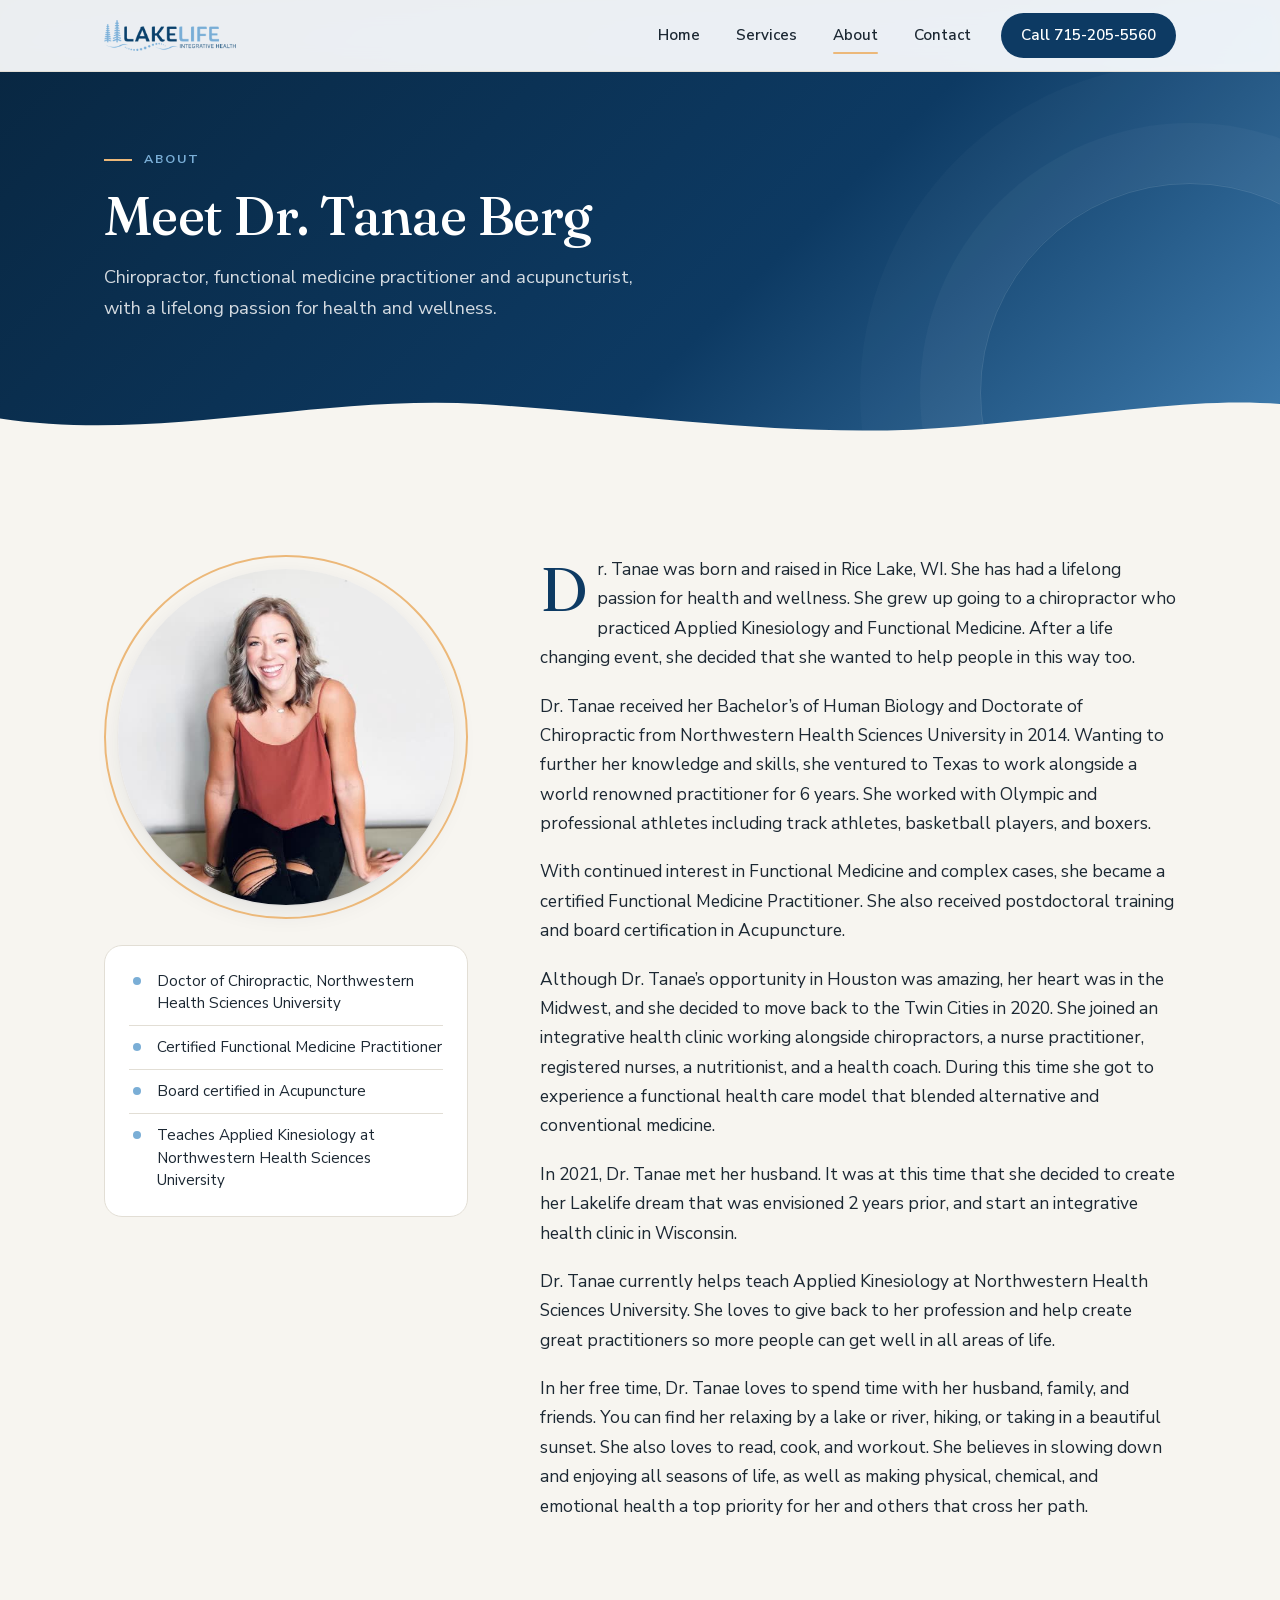
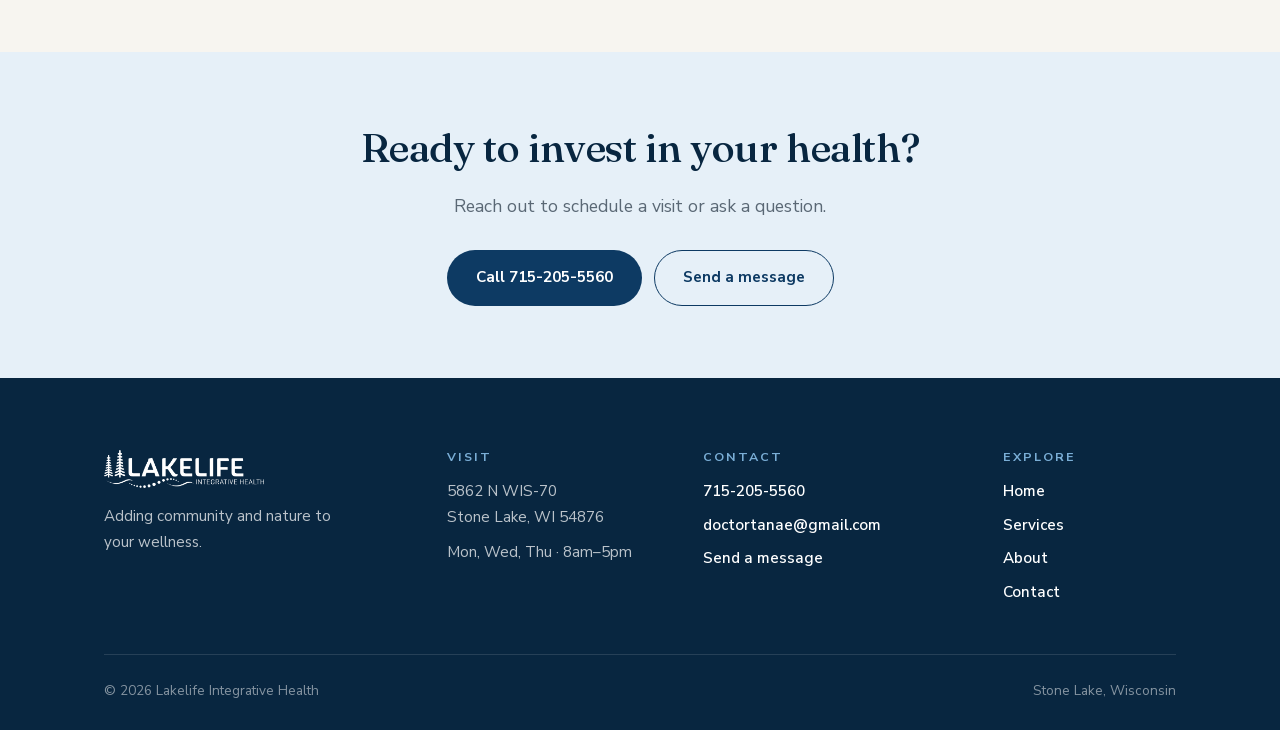
==== commit 9de578a7: "Self-host Fraunces and Nunito Sans Serve the Latin subsets of both fonts from /fonts instead of Goog" ====
--- a/about.html
+++ b/about.html
@@ -10,10 +10,7 @@
     <link rel="icon" href="/favicon.ico" sizes="32x32" />
     <link rel="icon" href="/images/favicon.svg" type="image/svg+xml" />
     <link rel="apple-touch-icon" href="/images/apple-touch-icon.png" />
-    <link rel="preconnect" href="https://fonts.googleapis.com" />
-    <link rel="preconnect" href="https://fonts.gstatic.com" crossorigin />
-    <link rel="preload" as="style" href="https://fonts.googleapis.com/css2?family=Fraunces:ital,opsz,wght@0,9..144,400;0,9..144,500;1,9..144,400&family=Nunito+Sans:opsz,wght@6..12,400;6..12,600;6..12,700&display=swap" onload="this.onload=null;this.rel='stylesheet'" />
-    <noscript><link rel="stylesheet" href="https://fonts.googleapis.com/css2?family=Fraunces:ital,opsz,wght@0,9..144,400;0,9..144,500;1,9..144,400&family=Nunito+Sans:opsz,wght@6..12,400;6..12,600;6..12,700&display=swap" /></noscript>
+    <link rel="preload" href="/fonts/nunito-sans-latin.woff2" as="font" type="font/woff2" crossorigin />
     <link rel="stylesheet" href="styles.css" />
     <script>document.documentElement.classList.add("js");</script>
 </head>
--- a/styles.css
+++ b/styles.css
@@ -1,3 +1,31 @@
+/* ---------- Fonts (self-hosted, Latin subset, SIL OFL: see fonts/) ---------- */
+@font-face {
+  font-family: "Fraunces";
+  font-style: normal;
+  font-weight: 400 600;
+  font-display: swap;
+  src: url("fonts/fraunces-latin.woff2") format("woff2");
+  unicode-range: U+0000-00FF, U+0131, U+0152-0153, U+02BB-02BC, U+02C6, U+02DA, U+02DC, U+0304, U+0308, U+0329, U+2000-206F, U+20AC, U+2122, U+2191, U+2193, U+2212, U+2215, U+FEFF, U+FFFD;
+}
+
+@font-face {
+  font-family: "Fraunces";
+  font-style: italic;
+  font-weight: 400;
+  font-display: swap;
+  src: url("fonts/fraunces-italic-latin.woff2") format("woff2");
+  unicode-range: U+0000-00FF, U+0131, U+0152-0153, U+02BB-02BC, U+02C6, U+02DA, U+02DC, U+0304, U+0308, U+0329, U+2000-206F, U+20AC, U+2122, U+2191, U+2193, U+2212, U+2215, U+FEFF, U+FFFD;
+}
+
+@font-face {
+  font-family: "Nunito Sans";
+  font-style: normal;
+  font-weight: 400 700;
+  font-display: swap;
+  src: url("fonts/nunito-sans-latin.woff2") format("woff2");
+  unicode-range: U+0000-00FF, U+0131, U+0152-0153, U+02BB-02BC, U+02C6, U+02DA, U+02DC, U+0304, U+0308, U+0329, U+2000-206F, U+20AC, U+2122, U+2191, U+2193, U+2212, U+2215, U+FEFF, U+FFFD;
+}
+
 /* ---------- Tokens ---------- */
 :root {
   --navy: #0d3a63;
